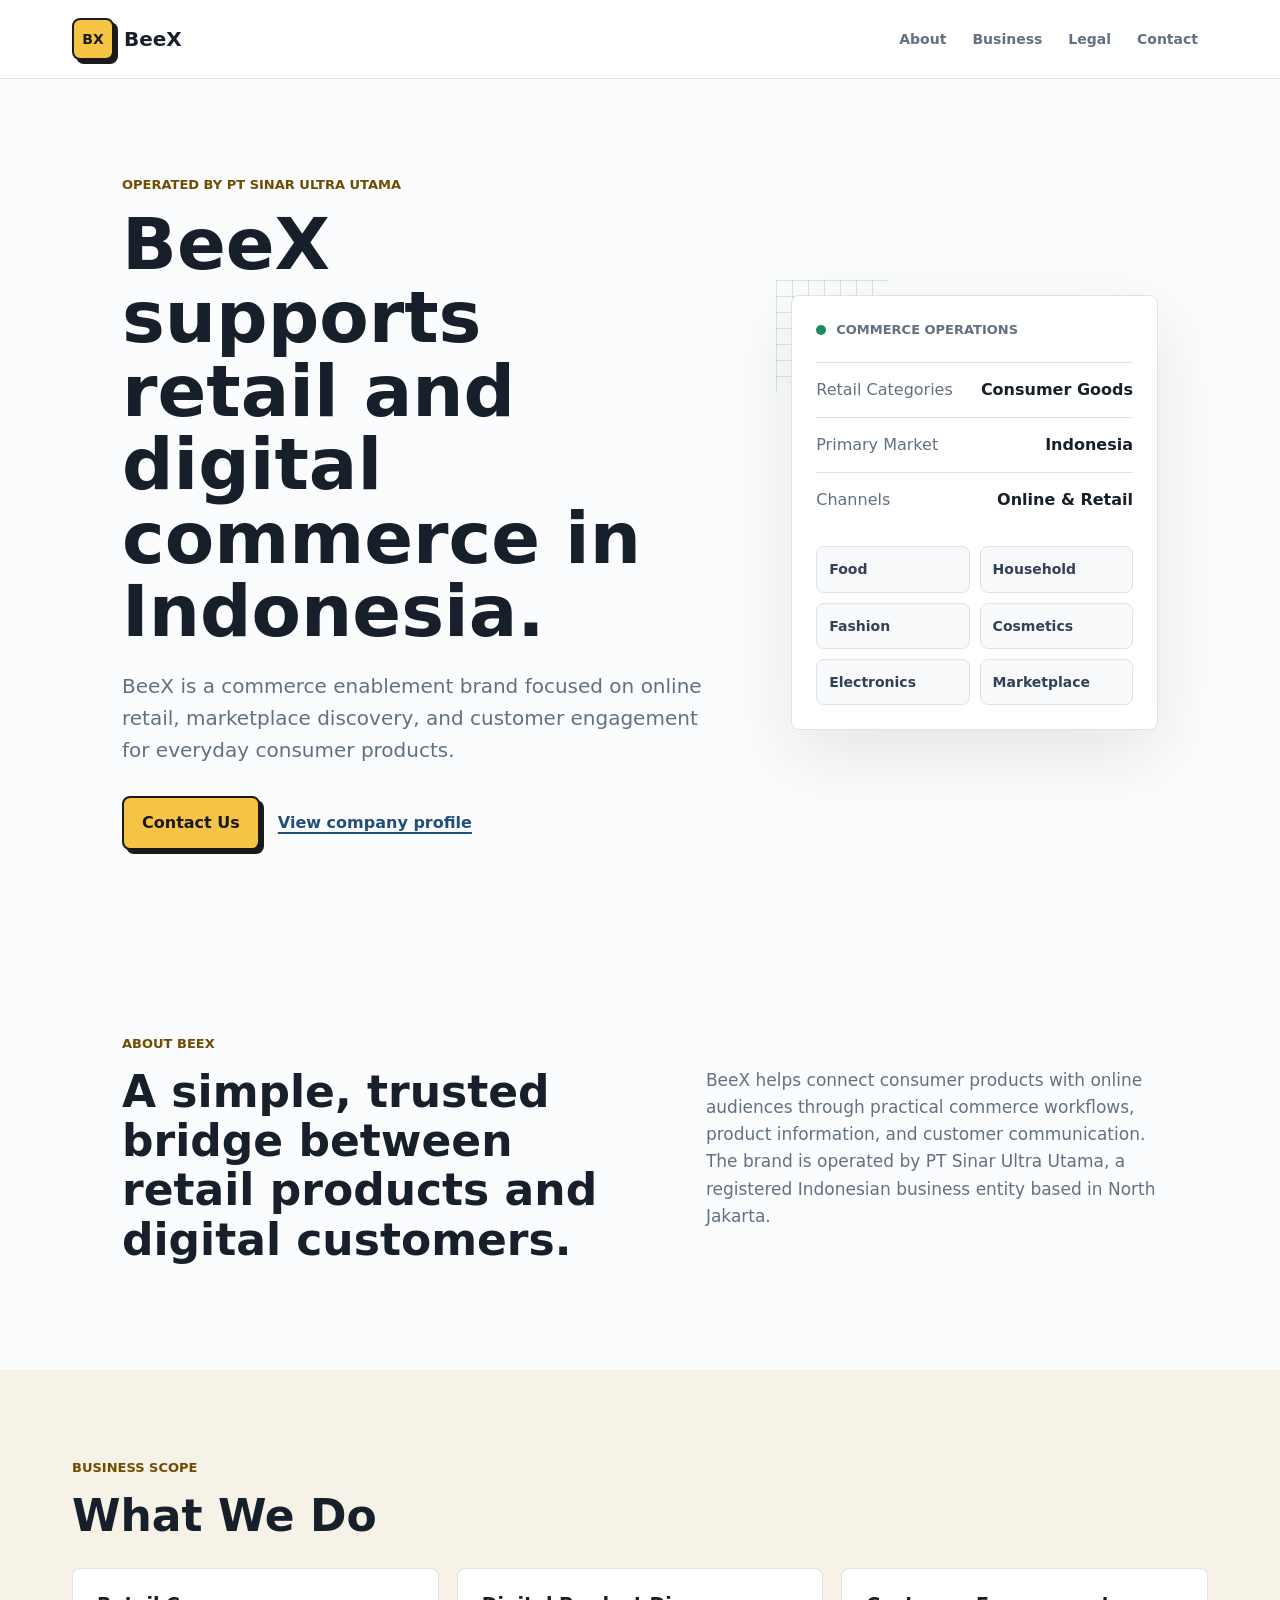
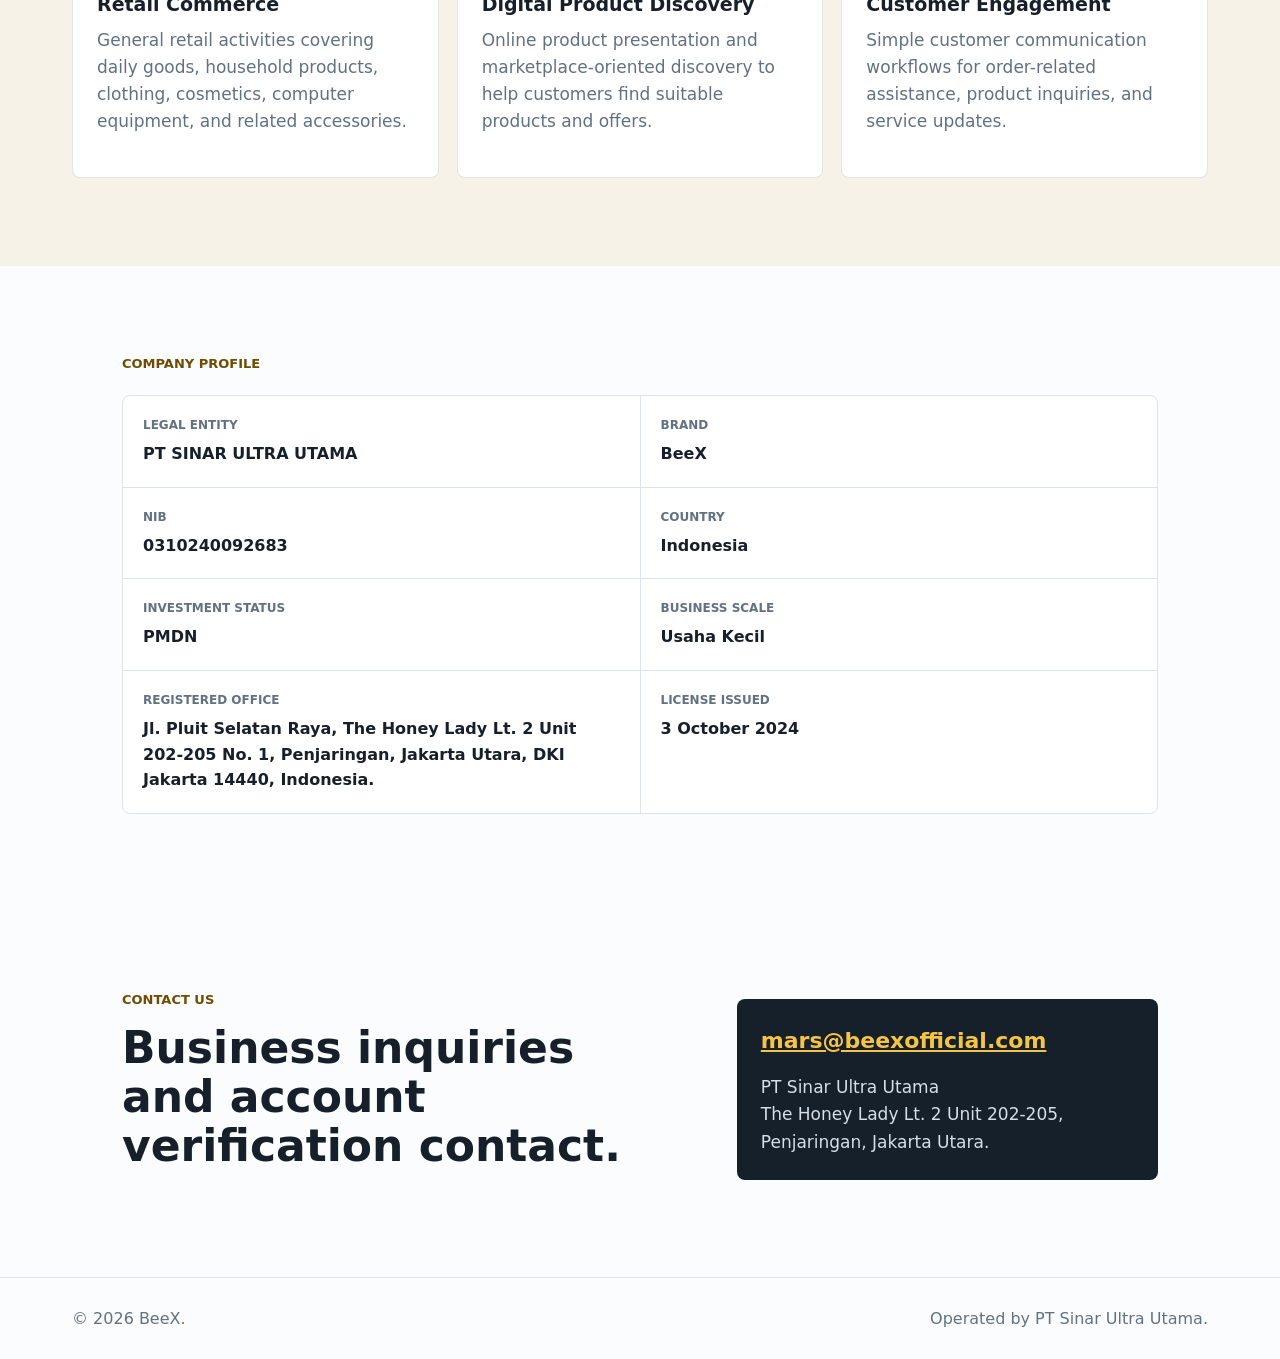
==== index.html @ d7d605d9 "Create BeeX official static site" ====
<!doctype html>
<html lang="en">
  <head>
    <meta charset="utf-8" />
    <meta name="viewport" content="width=device-width, initial-scale=1" />
    <title>BeeX | PT Sinar Ultra Utama</title>
    <meta
      name="description"
      content="BeeX is a digital commerce and retail enablement brand operated by PT Sinar Ultra Utama in Jakarta, Indonesia."
    />
    <meta name="theme-color" content="#f6c445" />
    <link rel="canonical" href="https://www.beexofficial.com/" />
    <link rel="stylesheet" href="./styles.css" />
  </head>
  <body>
    <header class="site-header">
      <a class="brand" href="#top" aria-label="BeeX home">
        <span class="brand-mark">BX</span>
        <span>BeeX</span>
      </a>
      <nav class="nav" aria-label="Primary navigation">
        <a href="#about">About</a>
        <a href="#business">Business</a>
        <a href="#legal">Legal</a>
        <a href="#contact">Contact</a>
      </nav>
    </header>

    <main id="top">
      <section class="hero">
        <div class="hero-copy">
          <p class="eyebrow">Operated by PT Sinar Ultra Utama</p>
          <h1>BeeX supports retail and digital commerce in Indonesia.</h1>
          <p class="lead">
            BeeX is a commerce enablement brand focused on online retail, marketplace
            discovery, and customer engagement for everyday consumer products.
          </p>
          <div class="hero-actions">
            <a class="button" href="mailto:mars@beexofficial.com">Contact Us</a>
            <a class="text-link" href="#legal">View company profile</a>
          </div>
        </div>

        <div class="commerce-card" aria-label="BeeX commerce overview">
          <div class="commerce-card-header">
            <span class="status-dot"></span>
            <span>Commerce Operations</span>
          </div>
          <div class="metric-row">
            <span>Retail Categories</span>
            <strong>Consumer Goods</strong>
          </div>
          <div class="metric-row">
            <span>Primary Market</span>
            <strong>Indonesia</strong>
          </div>
          <div class="metric-row">
            <span>Channels</span>
            <strong>Online & Retail</strong>
          </div>
          <div class="channel-grid">
            <span>Food</span>
            <span>Household</span>
            <span>Fashion</span>
            <span>Cosmetics</span>
            <span>Electronics</span>
            <span>Marketplace</span>
          </div>
        </div>
      </section>

      <section id="about" class="section">
        <div class="section-kicker">About BeeX</div>
        <div class="two-column">
          <h2>A simple, trusted bridge between retail products and digital customers.</h2>
          <p>
            BeeX helps connect consumer products with online audiences through practical
            commerce workflows, product information, and customer communication. The
            brand is operated by PT Sinar Ultra Utama, a registered Indonesian business
            entity based in North Jakarta.
          </p>
        </div>
      </section>

      <section id="business" class="section band">
        <div class="section-kicker">Business Scope</div>
        <h2>What We Do</h2>
        <div class="service-grid">
          <article>
            <h3>Retail Commerce</h3>
            <p>
              General retail activities covering daily goods, household products,
              clothing, cosmetics, computer equipment, and related accessories.
            </p>
          </article>
          <article>
            <h3>Digital Product Discovery</h3>
            <p>
              Online product presentation and marketplace-oriented discovery to help
              customers find suitable products and offers.
            </p>
          </article>
          <article>
            <h3>Customer Engagement</h3>
            <p>
              Simple customer communication workflows for order-related assistance,
              product inquiries, and service updates.
            </p>
          </article>
        </div>
      </section>

      <section id="legal" class="section">
        <div class="section-kicker">Company Profile</div>
        <div class="profile-panel">
          <dl class="profile-list">
            <div>
              <dt>Legal Entity</dt>
              <dd>PT SINAR ULTRA UTAMA</dd>
            </div>
            <div>
              <dt>Brand</dt>
              <dd>BeeX</dd>
            </div>
            <div>
              <dt>NIB</dt>
              <dd>0310240092683</dd>
            </div>
            <div>
              <dt>Country</dt>
              <dd>Indonesia</dd>
            </div>
            <div>
              <dt>Investment Status</dt>
              <dd>PMDN</dd>
            </div>
            <div>
              <dt>Business Scale</dt>
              <dd>Usaha Kecil</dd>
            </div>
            <div>
              <dt>Registered Office</dt>
              <dd>
                Jl. Pluit Selatan Raya, The Honey Lady Lt. 2 Unit 202-205 No. 1,
                Penjaringan, Jakarta Utara, DKI Jakarta 14440, Indonesia.
              </dd>
            </div>
            <div>
              <dt>License Issued</dt>
              <dd>3 October 2024</dd>
            </div>
          </dl>
        </div>
      </section>

      <section id="contact" class="section contact-section">
        <div>
          <div class="section-kicker">Contact Us</div>
          <h2>Business inquiries and account verification contact.</h2>
        </div>
        <div class="contact-card">
          <a href="mailto:mars@beexofficial.com">mars@beexofficial.com</a>
          <p>
            PT Sinar Ultra Utama<br />
            The Honey Lady Lt. 2 Unit 202-205, Penjaringan, Jakarta Utara.
          </p>
        </div>
      </section>
    </main>

    <footer class="site-footer">
      <span>© 2026 BeeX.</span>
      <span>Operated by PT Sinar Ultra Utama.</span>
    </footer>
  </body>
</html>
---- styles.css ----
:root {
  color-scheme: light;
  --ink: #17202a;
  --muted: #627182;
  --line: #dce3ea;
  --surface: #ffffff;
  --soft: #f6f2e7;
  --accent: #f6c445;
  --accent-dark: #6f4c00;
  --green: #1f8a5b;
  --blue: #214f7a;
  font-family:
    Inter, ui-sans-serif, system-ui, -apple-system, BlinkMacSystemFont, "Segoe UI",
    sans-serif;
}

* {
  box-sizing: border-box;
}

html {
  scroll-behavior: smooth;
}

body {
  margin: 0;
  color: var(--ink);
  background: #fbfcfd;
  line-height: 1.6;
  overflow-x: hidden;
}

a {
  color: inherit;
}

.site-header {
  position: sticky;
  top: 0;
  z-index: 10;
  display: flex;
  align-items: center;
  justify-content: space-between;
  gap: 24px;
  padding: 18px clamp(20px, 6vw, 72px);
  background: rgba(255, 255, 255, 0.92);
  border-bottom: 1px solid var(--line);
  backdrop-filter: blur(16px);
}

.brand {
  display: inline-flex;
  align-items: center;
  gap: 10px;
  color: var(--ink);
  font-size: 20px;
  font-weight: 800;
  text-decoration: none;
}

.brand-mark {
  display: inline-grid;
  width: 42px;
  height: 42px;
  place-items: center;
  color: #1b1b1b;
  background: var(--accent);
  border: 2px solid #1b1b1b;
  border-radius: 8px;
  box-shadow: 4px 4px 0 #1b1b1b;
  font-size: 14px;
  letter-spacing: 0;
}

.nav {
  display: flex;
  flex-wrap: wrap;
  justify-content: flex-end;
  gap: 6px;
}

.nav a {
  padding: 8px 10px;
  color: var(--muted);
  font-size: 14px;
  font-weight: 700;
  text-decoration: none;
}

.nav a:hover {
  color: var(--ink);
}

.hero {
  display: grid;
  grid-template-columns: minmax(0, 1.05fr) minmax(320px, 0.65fr);
  gap: clamp(32px, 6vw, 80px);
  align-items: center;
  max-width: 1180px;
  min-height: 620px;
  margin: 0 auto;
  padding: clamp(56px, 9vw, 96px) clamp(20px, 6vw, 72px);
}

.eyebrow,
.section-kicker {
  margin: 0 0 12px;
  color: var(--accent-dark);
  font-size: 13px;
  font-weight: 900;
  letter-spacing: 0;
  text-transform: uppercase;
}

h1,
h2,
h3,
p {
  margin-top: 0;
}

h1 {
  max-width: 760px;
  margin-bottom: 22px;
  font-size: clamp(42px, 6vw, 72px);
  line-height: 1.02;
  letter-spacing: 0;
  overflow-wrap: break-word;
}

h2 {
  margin-bottom: 18px;
  font-size: clamp(28px, 4vw, 44px);
  line-height: 1.12;
  letter-spacing: 0;
}

h3 {
  margin-bottom: 10px;
  font-size: 19px;
  line-height: 1.25;
  letter-spacing: 0;
}

.lead {
  max-width: 680px;
  color: var(--muted);
  font-size: 20px;
}

.hero-actions {
  display: flex;
  flex-wrap: wrap;
  align-items: center;
  gap: 18px;
  margin-top: 30px;
}

.button {
  display: inline-flex;
  min-height: 46px;
  align-items: center;
  justify-content: center;
  padding: 12px 18px;
  color: #191919;
  background: var(--accent);
  border: 2px solid #191919;
  border-radius: 8px;
  box-shadow: 4px 4px 0 #191919;
  font-weight: 900;
  text-decoration: none;
}

.text-link {
  color: var(--blue);
  font-weight: 800;
  text-decoration-thickness: 2px;
  text-underline-offset: 4px;
}

.commerce-card {
  position: relative;
  width: 100%;
  max-width: 100%;
  padding: 24px;
  background: var(--surface);
  border: 1px solid var(--line);
  border-radius: 8px;
  box-shadow: 0 24px 70px rgba(23, 32, 42, 0.1);
}

.commerce-card::before {
  position: absolute;
  inset: -16px auto auto -16px;
  width: 112px;
  height: 112px;
  background:
    linear-gradient(90deg, rgba(31, 138, 91, 0.18) 1px, transparent 1px),
    linear-gradient(rgba(31, 138, 91, 0.18) 1px, transparent 1px);
  background-size: 16px 16px;
  content: "";
  z-index: -1;
}

.commerce-card-header {
  display: flex;
  align-items: center;
  gap: 10px;
  margin-bottom: 22px;
  color: var(--muted);
  font-size: 13px;
  font-weight: 900;
  text-transform: uppercase;
}

.status-dot {
  width: 10px;
  height: 10px;
  background: var(--green);
  border-radius: 50%;
}

.metric-row {
  display: flex;
  flex-wrap: wrap;
  justify-content: space-between;
  gap: 20px;
  padding: 14px 0;
  border-top: 1px solid var(--line);
}

.metric-row span {
  color: var(--muted);
}

.metric-row strong {
  min-width: 0;
  text-align: right;
}

.channel-grid {
  display: grid;
  grid-template-columns: repeat(2, minmax(0, 1fr));
  gap: 10px;
  margin-top: 20px;
}

.channel-grid span {
  padding: 11px 12px;
  background: #f7f9fb;
  border: 1px solid var(--line);
  border-radius: 8px;
  color: #334155;
  font-size: 14px;
  font-weight: 800;
}

.section {
  max-width: 1180px;
  margin: 0 auto;
  padding: clamp(56px, 8vw, 88px) clamp(20px, 6vw, 72px);
}

.band {
  max-width: none;
  background: var(--soft);
}

.band > * {
  max-width: 1180px;
  margin-right: auto;
  margin-left: auto;
}

.two-column {
  display: grid;
  grid-template-columns: minmax(0, 0.92fr) minmax(300px, 0.8fr);
  gap: clamp(28px, 5vw, 72px);
  align-items: start;
}

.two-column p,
.service-grid p,
.contact-card p {
  color: var(--muted);
  font-size: 17px;
}

.service-grid {
  display: grid;
  grid-template-columns: repeat(3, minmax(0, 1fr));
  gap: 18px;
  margin-top: 28px;
}

.service-grid article {
  min-height: 210px;
  padding: 24px;
  background: var(--surface);
  border: 1px solid rgba(23, 32, 42, 0.12);
  border-radius: 8px;
}

.profile-panel {
  padding: 8px 0 0;
}

.profile-list {
  display: grid;
  grid-template-columns: repeat(2, minmax(0, 1fr));
  gap: 1px;
  overflow: hidden;
  margin: 0;
  background: var(--line);
  border: 1px solid var(--line);
  border-radius: 8px;
}

.profile-list div {
  padding: 20px;
  background: var(--surface);
}

.profile-list dt {
  margin-bottom: 6px;
  color: var(--muted);
  font-size: 12px;
  font-weight: 900;
  letter-spacing: 0;
  text-transform: uppercase;
}

.profile-list dd {
  margin: 0;
  font-weight: 800;
}

.contact-section {
  display: grid;
  grid-template-columns: minmax(0, 0.85fr) minmax(300px, 0.65fr);
  gap: clamp(28px, 5vw, 72px);
  align-items: center;
}

.contact-card {
  padding: 24px;
  background: #15202b;
  border-radius: 8px;
  color: #ffffff;
}

.contact-card a {
  display: inline-block;
  margin-bottom: 16px;
  color: var(--accent);
  font-size: 22px;
  font-weight: 900;
  overflow-wrap: anywhere;
}

.contact-card p {
  margin-bottom: 0;
  color: #d6dee6;
}

.site-footer {
  display: flex;
  flex-wrap: wrap;
  justify-content: space-between;
  gap: 12px;
  padding: 28px clamp(20px, 6vw, 72px);
  color: var(--muted);
  border-top: 1px solid var(--line);
}

@media (max-width: 820px) {
  .site-header {
    align-items: flex-start;
    flex-direction: column;
  }

  .nav {
    justify-content: flex-start;
  }

  .hero,
  .two-column,
  .contact-section {
    grid-template-columns: 1fr;
  }

  .hero-copy,
  .commerce-card,
  .profile-list,
  .contact-card {
    min-width: 0;
  }

  .hero {
    min-height: auto;
  }

  .service-grid,
  .profile-list {
    grid-template-columns: 1fr;
  }
}

@media (max-width: 480px) {
  .brand-mark {
    width: 38px;
    height: 38px;
  }

  h1 {
    font-size: 36px;
  }

  .lead {
    font-size: 18px;
  }

  .commerce-card,
  .service-grid article,
  .contact-card {
    padding: 20px;
  }

  .metric-row {
    display: block;
  }

  .metric-row strong {
    display: block;
    margin-top: 3px;
    text-align: left;
  }

  .channel-grid {
    grid-template-columns: 1fr;
  }
}
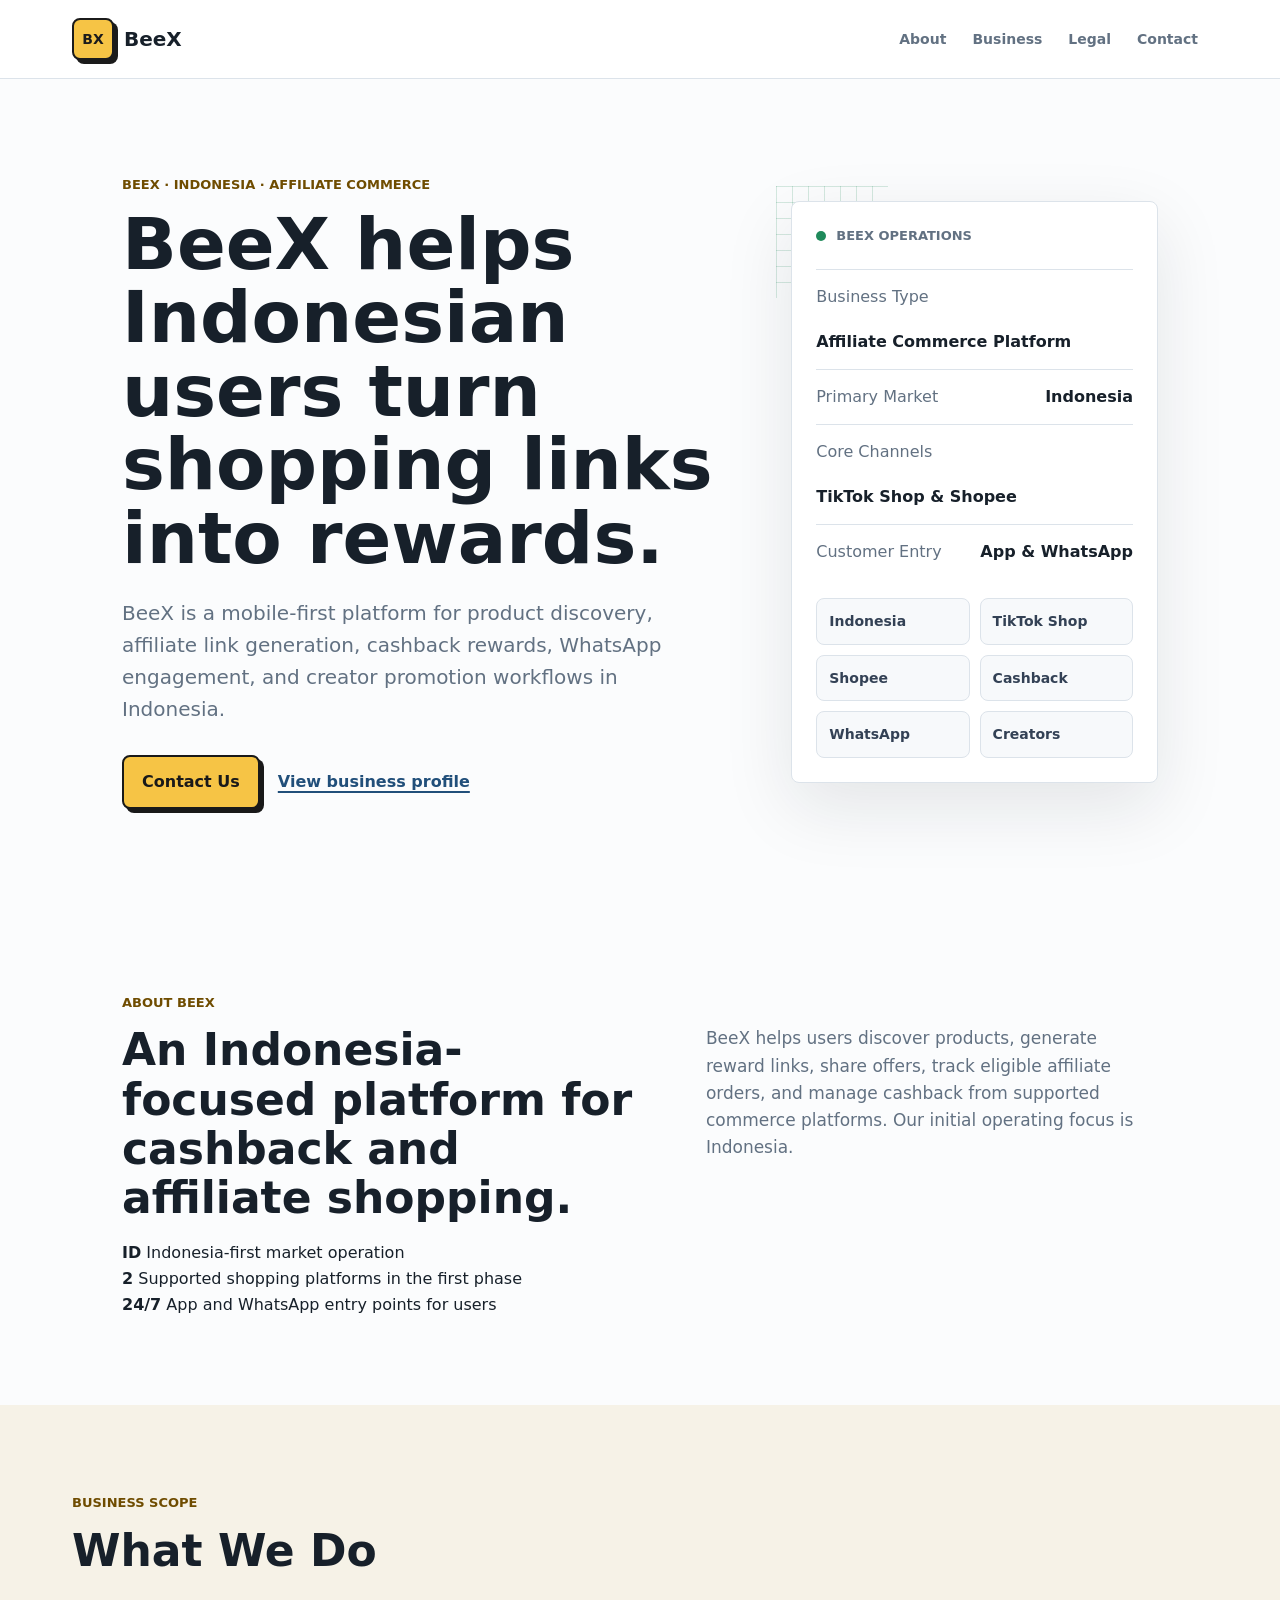
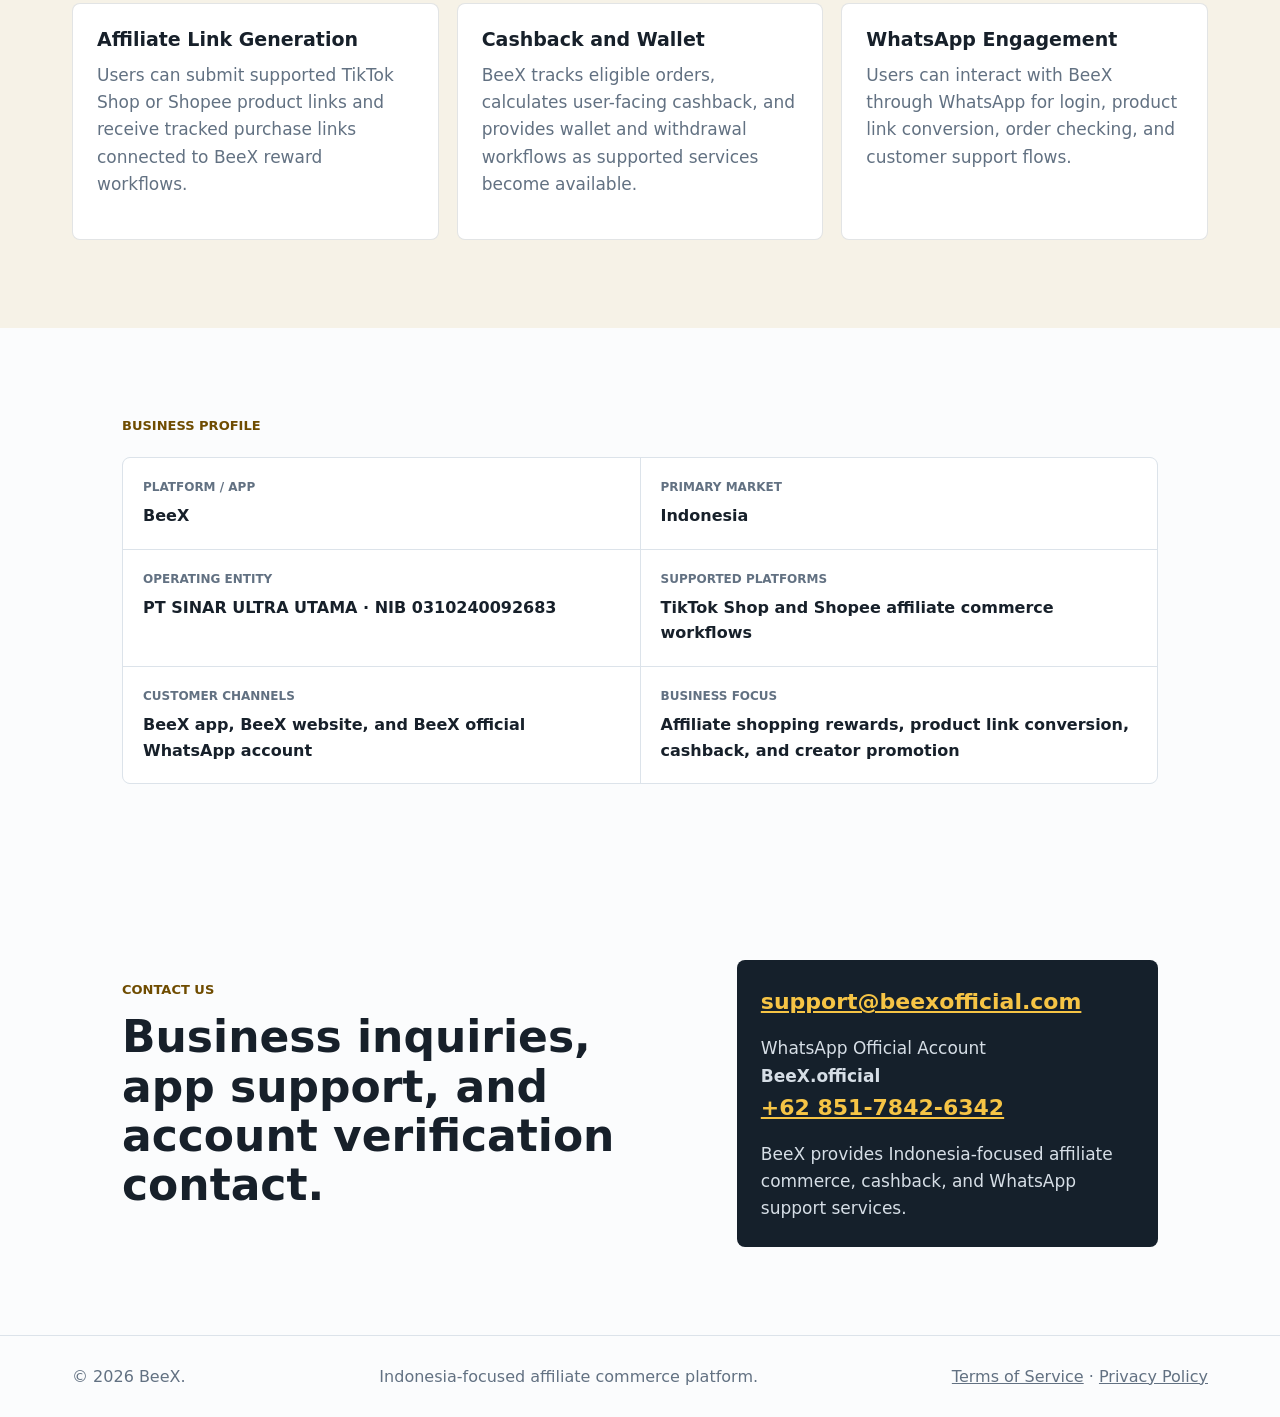
==== commit 745b9223: "Remove Seahub and China profile from site" ====
--- a/index.html
+++ b/index.html
@@ -3,13 +3,14 @@
   <head>
     <meta charset="utf-8" />
     <meta name="viewport" content="width=device-width, initial-scale=1" />
-    <title>BeeX | PT Sinar Ultra Utama</title>
+    <title>BeeX | Indonesia Affiliate Commerce Platform</title>
     <meta
       name="description"
-      content="BeeX is a digital commerce and retail enablement brand operated by PT Sinar Ultra Utama in Jakarta, Indonesia."
+      content="BeeX is an Indonesia-focused affiliate commerce app for product discovery, cashback, creator promotion, and WhatsApp-based customer engagement."
     />
     <meta name="theme-color" content="#f6c445" />
     <link rel="canonical" href="https://www.beexofficial.com/" />
+    <link rel="icon" href="./favicon.svg" type="image/svg+xml" />
     <link rel="stylesheet" href="./styles.css" />
   </head>
   <body>
@@ -29,42 +30,47 @@
     <main id="top">
       <section class="hero">
         <div class="hero-copy">
-          <p class="eyebrow">Operated by PT Sinar Ultra Utama</p>
-          <h1>BeeX supports retail and digital commerce in Indonesia.</h1>
+          <p class="eyebrow">BeeX · Indonesia · Affiliate Commerce</p>
+          <h1>BeeX helps Indonesian users turn shopping links into rewards.</h1>
           <p class="lead">
-            BeeX is a commerce enablement brand focused on online retail, marketplace
-            discovery, and customer engagement for everyday consumer products.
+            BeeX is a mobile-first platform for product discovery, affiliate
+            link generation, cashback rewards, WhatsApp engagement, and creator
+            promotion workflows in Indonesia.
           </p>
           <div class="hero-actions">
-            <a class="button" href="mailto:mars@beexofficial.com">Contact Us</a>
-            <a class="text-link" href="#legal">View company profile</a>
+            <a class="button" href="mailto:support@beexofficial.com">Contact Us</a>
+            <a class="text-link" href="#legal">View business profile</a>
           </div>
         </div>
 
         <div class="commerce-card" aria-label="BeeX commerce overview">
           <div class="commerce-card-header">
             <span class="status-dot"></span>
-            <span>Commerce Operations</span>
+            <span>BeeX Operations</span>
           </div>
           <div class="metric-row">
-            <span>Retail Categories</span>
-            <strong>Consumer Goods</strong>
+            <span>Business Type</span>
+            <strong>Affiliate Commerce Platform</strong>
           </div>
           <div class="metric-row">
             <span>Primary Market</span>
             <strong>Indonesia</strong>
           </div>
           <div class="metric-row">
-            <span>Channels</span>
-            <strong>Online & Retail</strong>
+            <span>Core Channels</span>
+            <strong>TikTok Shop & Shopee</strong>
+          </div>
+          <div class="metric-row">
+            <span>Customer Entry</span>
+            <strong>App & WhatsApp</strong>
           </div>
           <div class="channel-grid">
-            <span>Food</span>
-            <span>Household</span>
-            <span>Fashion</span>
-            <span>Cosmetics</span>
-            <span>Electronics</span>
-            <span>Marketplace</span>
+            <span>Indonesia</span>
+            <span>TikTok Shop</span>
+            <span>Shopee</span>
+            <span>Cashback</span>
+            <span>WhatsApp</span>
+            <span>Creators</span>
           </div>
         </div>
       </section>
@@ -72,13 +78,27 @@
       <section id="about" class="section">
         <div class="section-kicker">About BeeX</div>
         <div class="two-column">
-          <h2>A simple, trusted bridge between retail products and digital customers.</h2>
+          <h2>An Indonesia-focused platform for cashback and affiliate shopping.</h2>
           <p>
-            BeeX helps connect consumer products with online audiences through practical
-            commerce workflows, product information, and customer communication. The
-            brand is operated by PT Sinar Ultra Utama, a registered Indonesian business
-            entity based in North Jakarta.
+            BeeX helps users discover products, generate reward links, share
+            offers, track eligible affiliate orders, and manage cashback from
+            supported commerce platforms. Our initial operating focus is
+            Indonesia.
           </p>
+        </div>
+        <div class="stats-grid" aria-label="BeeX key facts">
+          <article>
+            <strong>ID</strong>
+            <span>Indonesia-first market operation</span>
+          </article>
+          <article>
+            <strong>2</strong>
+            <span>Supported shopping platforms in the first phase</span>
+          </article>
+          <article>
+            <strong>24/7</strong>
+            <span>App and WhatsApp entry points for users</span>
+          </article>
         </div>
       </section>
 
@@ -87,67 +107,57 @@
         <h2>What We Do</h2>
         <div class="service-grid">
           <article>
-            <h3>Retail Commerce</h3>
+            <h3>Affiliate Link Generation</h3>
             <p>
-              General retail activities covering daily goods, household products,
-              clothing, cosmetics, computer equipment, and related accessories.
+              Users can submit supported TikTok Shop or Shopee product links and
+              receive tracked purchase links connected to BeeX reward workflows.
             </p>
           </article>
           <article>
-            <h3>Digital Product Discovery</h3>
+            <h3>Cashback and Wallet</h3>
             <p>
-              Online product presentation and marketplace-oriented discovery to help
-              customers find suitable products and offers.
+              BeeX tracks eligible orders, calculates user-facing cashback, and
+              provides wallet and withdrawal workflows as supported services
+              become available.
             </p>
           </article>
           <article>
-            <h3>Customer Engagement</h3>
+            <h3>WhatsApp Engagement</h3>
             <p>
-              Simple customer communication workflows for order-related assistance,
-              product inquiries, and service updates.
+              Users can interact with BeeX through WhatsApp for login, product
+              link conversion, order checking, and customer support flows.
             </p>
           </article>
         </div>
       </section>
 
       <section id="legal" class="section">
-        <div class="section-kicker">Company Profile</div>
+        <div class="section-kicker">Business Profile</div>
         <div class="profile-panel">
           <dl class="profile-list">
             <div>
-              <dt>Legal Entity</dt>
-              <dd>PT SINAR ULTRA UTAMA</dd>
-            </div>
-            <div>
-              <dt>Brand</dt>
+              <dt>Platform / App</dt>
               <dd>BeeX</dd>
             </div>
             <div>
-              <dt>NIB</dt>
-              <dd>0310240092683</dd>
-            </div>
-            <div>
-              <dt>Country</dt>
+              <dt>Primary Market</dt>
               <dd>Indonesia</dd>
             </div>
             <div>
-              <dt>Investment Status</dt>
-              <dd>PMDN</dd>
+              <dt>Operating Entity</dt>
+              <dd>PT SINAR ULTRA UTAMA · NIB 0310240092683</dd>
             </div>
             <div>
-              <dt>Business Scale</dt>
-              <dd>Usaha Kecil</dd>
+              <dt>Supported Platforms</dt>
+              <dd>TikTok Shop and Shopee affiliate commerce workflows</dd>
             </div>
             <div>
-              <dt>Registered Office</dt>
-              <dd>
-                Jl. Pluit Selatan Raya, The Honey Lady Lt. 2 Unit 202-205 No. 1,
-                Penjaringan, Jakarta Utara, DKI Jakarta 14440, Indonesia.
-              </dd>
+              <dt>Customer Channels</dt>
+              <dd>BeeX app, BeeX website, and BeeX official WhatsApp account</dd>
             </div>
             <div>
-              <dt>License Issued</dt>
-              <dd>3 October 2024</dd>
+              <dt>Business Focus</dt>
+              <dd>Affiliate shopping rewards, product link conversion, cashback, and creator promotion</dd>
             </div>
           </dl>
         </div>
@@ -156,13 +166,18 @@
       <section id="contact" class="section contact-section">
         <div>
           <div class="section-kicker">Contact Us</div>
-          <h2>Business inquiries and account verification contact.</h2>
+          <h2>Business inquiries, app support, and account verification contact.</h2>
         </div>
         <div class="contact-card">
-          <a href="mailto:mars@beexofficial.com">mars@beexofficial.com</a>
+          <a href="mailto:support@beexofficial.com">support@beexofficial.com</a>
+          <p class="contact-line">
+            WhatsApp Official Account<br />
+            <strong>BeeX.official</strong><br />
+            <a href="https://wa.me/6285178426342">+62 851-7842-6342</a>
+          </p>
           <p>
-            PT Sinar Ultra Utama<br />
-            The Honey Lady Lt. 2 Unit 202-205, Penjaringan, Jakarta Utara.
+            BeeX provides Indonesia-focused affiliate commerce, cashback, and
+            WhatsApp support services.
           </p>
         </div>
       </section>
@@ -170,7 +185,8 @@
 
     <footer class="site-footer">
       <span>© 2026 BeeX.</span>
-      <span>Operated by PT Sinar Ultra Utama.</span>
+      <span>Indonesia-focused affiliate commerce platform.</span>
+      <span><a href="./terms.html">Terms of Service</a> · <a href="./privacy.html">Privacy Policy</a></span>
     </footer>
   </body>
 </html>
